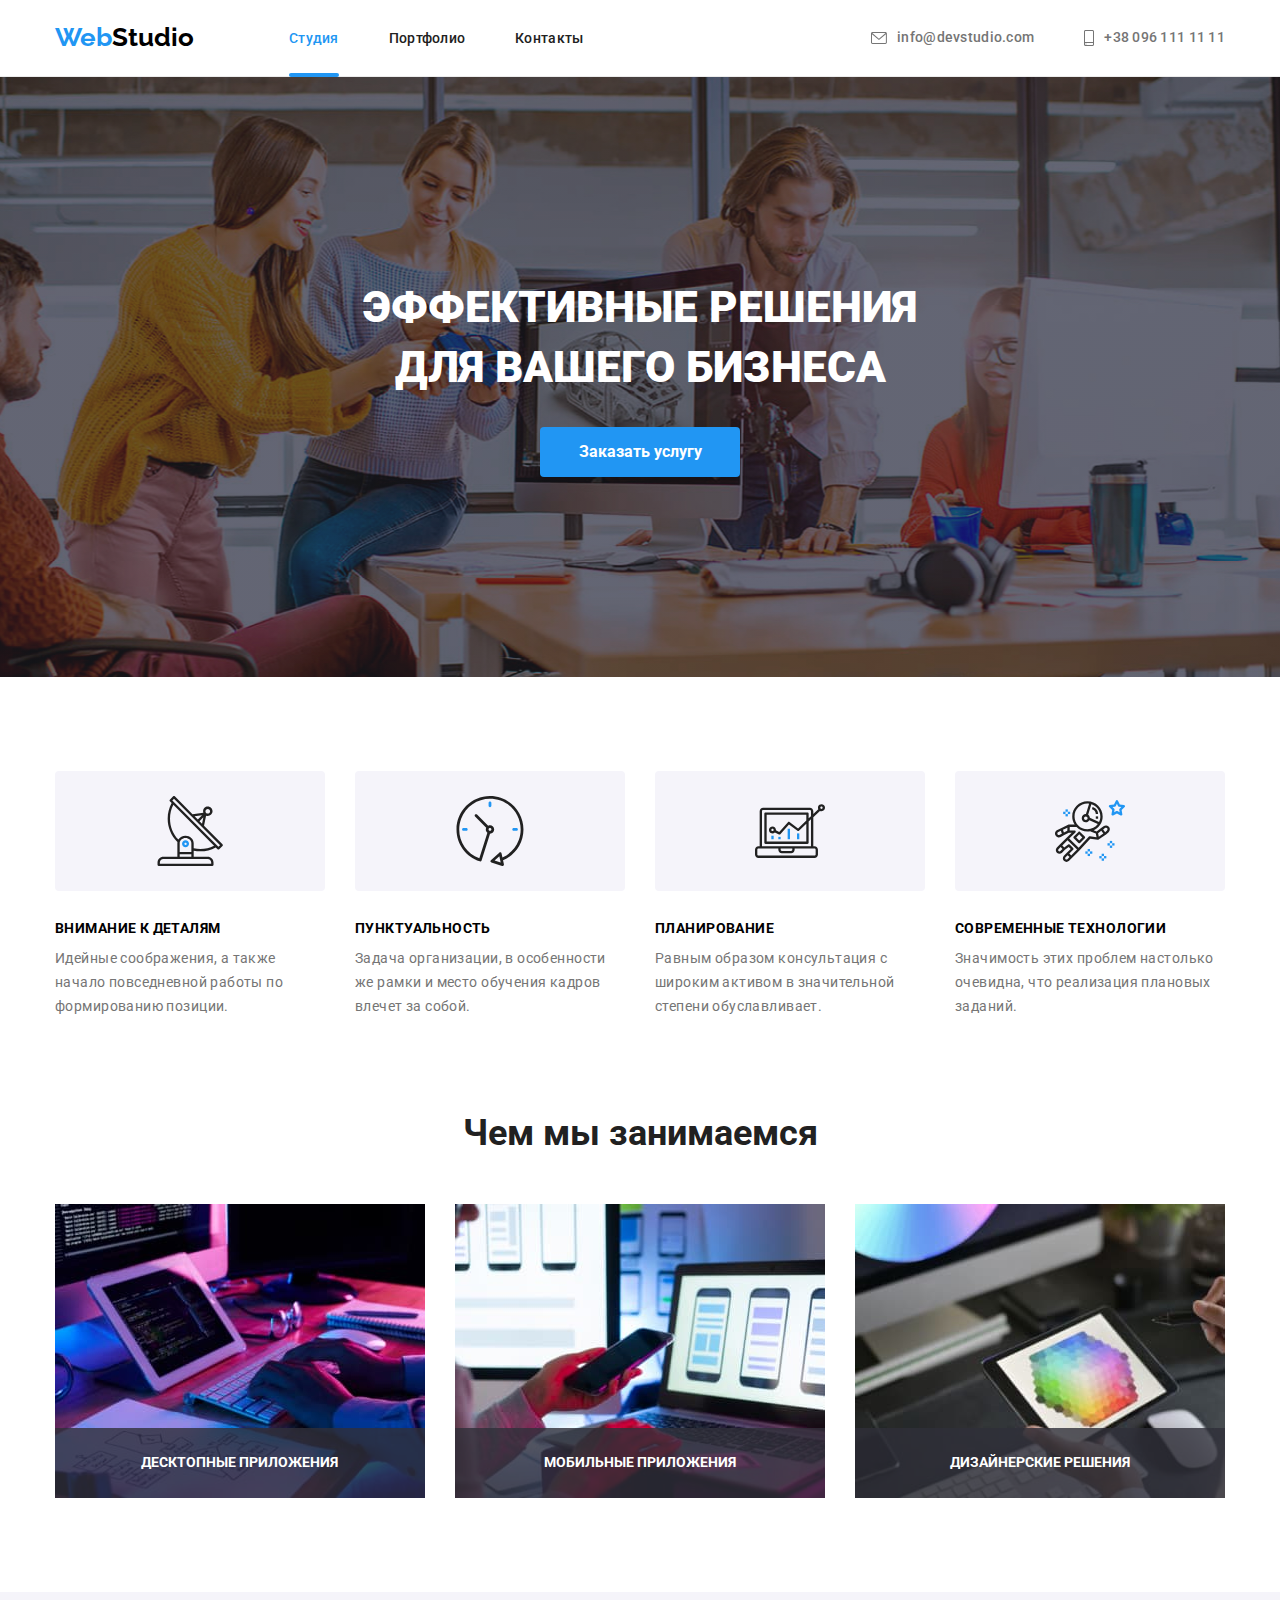
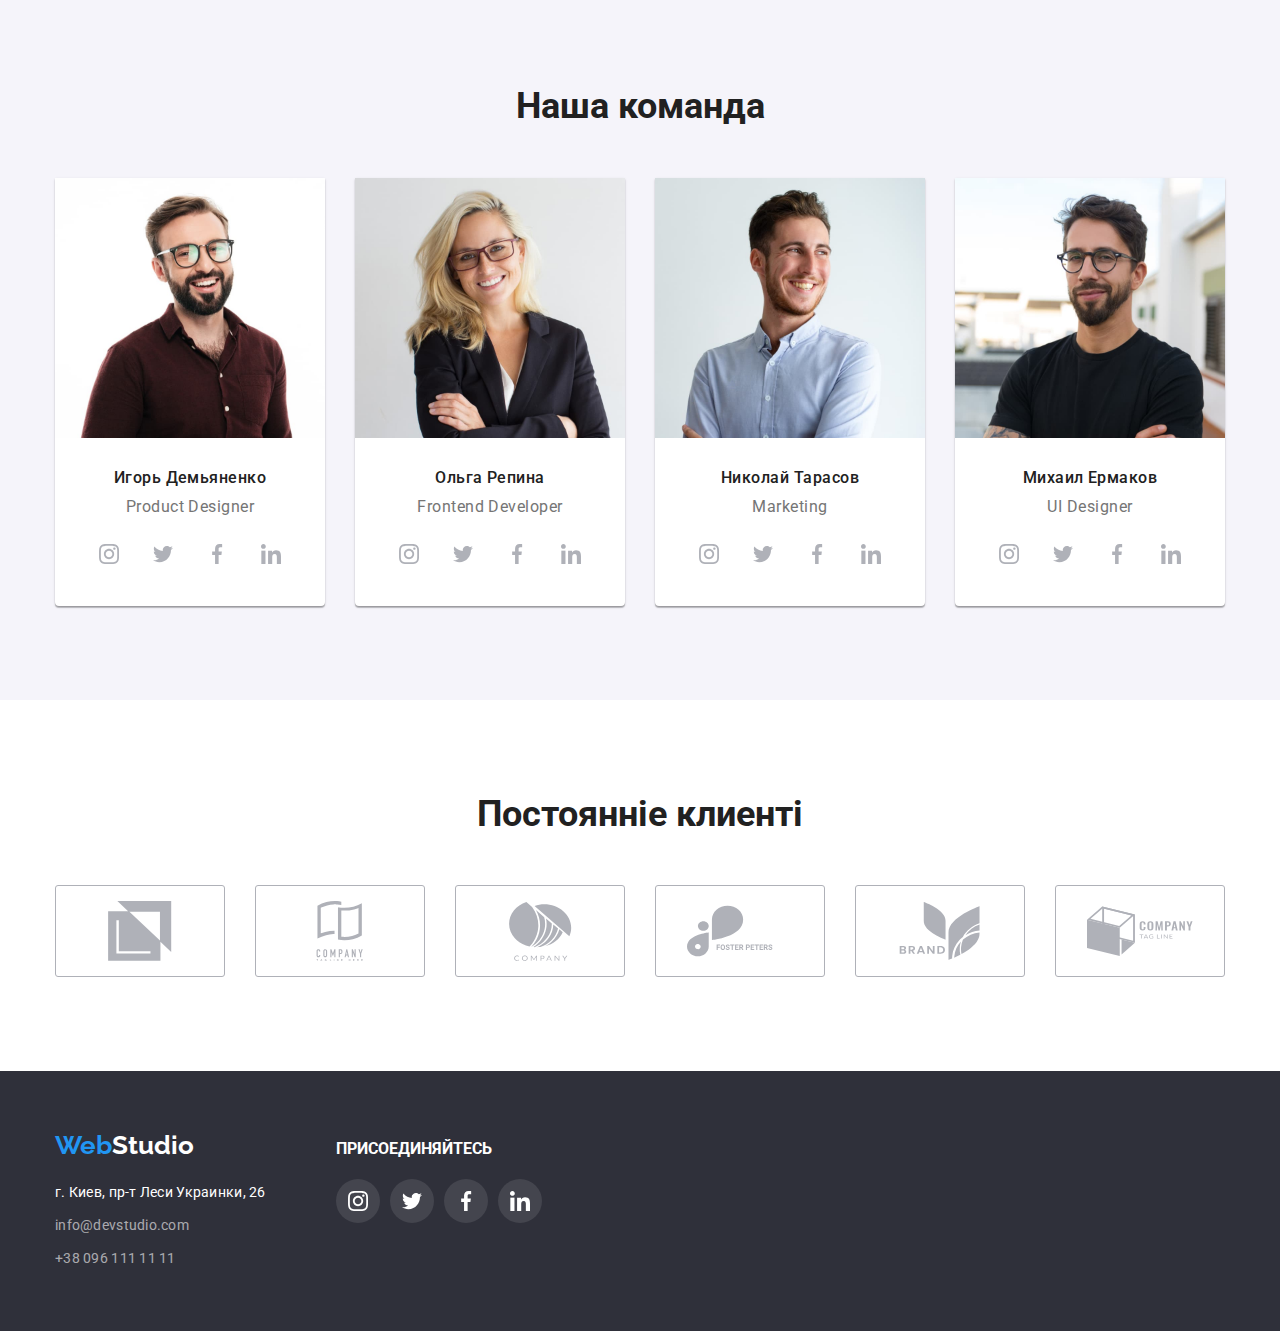
==== index.html @ 48a0195f "added 5 works" ====
<!DOCTYPE html>
<html lang="en">
  <head>
    <meta charset="UTF-8" />
    <meta http-equiv="X-UA-Compatible" content="IE=edge" />
    <meta name="viewport" content="width=device-width, initial-scale=1.0" />
    <link rel="icon" type=”image/png” href="./images/ico.png" >
    <link rel="stylesheet"   href="https://cdnjs.cloudflare.com/ajax/libs/modern-normalize/1.0.0/modern-normalize.min.css"/>
    <link rel="preconnect" href="https://fonts.googleapis.com" />
    <link rel="preconnect" href="https://fonts.gstatic.com" crossorigin />
    <link
      href="https://fonts.googleapis.com/css2?family=Raleway:wght@700&family=Roboto:wght@400;500;700;900&display=swap"
      rel="stylesheet"
    />
    <link rel="stylesheet" href="./CSS/style.css" />

    <title>WebStudio</title>
  </head>
  <body>
    <!-- Шапка -->
    <header class="e-header">
      <div class="container header-container">
      <a href="#" class="logo"><span class="first">Web</span><span class="second">Studio</span></a
      >
      <nav class="nav">
        <ul class="list flex-list">
          <li class="headet-list-item headet-list-item-current"><a href="#" class="link current">Студия</a></li>
          <li class="headet-list-item"><a href="./portfolio.html" class="link">Портфолио</a></li>
          <li class="headet-list-item"><a href="#" class="link">Контакты</a></li>
        </ul>
      </nav>
      
        <ul class="list heder-contact-list">      
          <li class="heder-contact-item"><a href="mailto:info@devstudio.com" class="contact"> 
             <svg class="heder-contact-icon-mail">
            <use href="./images/icons.svg#icon-envelope"> </use>
          </svg> 
          info@devstudio.com</a></li>
          <li class="heder-contact-item"><a href="tel:+380961111111" class="contact">
            <svg class="heder-contact-icon-tel">
            <use href="./images/icons.svg#icon-smartphone"> </use>
          </svg>
          +38 096 111 11 11</a></li>
        </ul>
      
     
    </header>

    <main>
      <!-- Эффективные решения для вашего бизнеса -->
      <section class="herro">
        <div class="container">
        <h1 class="herro-title">ЭФФЕКТИВНЫЕ РЕШЕНИЯ <br />ДЛЯ ВАШЕГО БИЗНЕСА</h1>
        <button class="herro-exp-button" data-modal-open> <span class="herro-button-txt">Заказать услугу</span> </button>
        </div>
      </section>
      <!-- Почему мы  n < -->
      <section class="section">
        <div class="container">
        <h2 class="section-title visually-hidden">ПОЧЕМУ МЫ</h2>
        <ul class="why-we-list">
          <li class="why-we-item">
         <div class="why-we-container-icon">
            <svg class="why-we-icon">
           <use href="./images/icons.svg#icon-antena"> </use>
            </svg>
            </div>
            <h3 class="section-we-item">ВНИМАНИЕ К ДЕТАЛЯМ</h3>
            <p class="section-we-description">
              Идейные соображения, а также начало повседневной работы по
              формированию позиции.
            </p>
          </li>
          <li class="why-we-item">
            <div class="why-we-container-icon">
            <svg class="why-we-icon">
           <use href="./images/icons.svg#icon-clock"> </use>
            </svg>
            </div>
            <h3 class="section-we-item ">ПУНКТУАЛЬНОСТЬ</h3>
            <p class="section-we-description">
              Задача организации, в особенности же рамки и место обучения кадров
              влечет за собой.
            </p>
          </li>
          <li class="why-we-item">
            <div class="why-we-container-icon">
            <svg class="why-we-icon">
           <use href="./images/icons.svg#icon-diagram"> </use>
            </svg>
            </div>
            <h3 class="section-we-item">ПЛАНИРОВАНИЕ</h3>
            <p class="section-we-description">
              Равным образом консультация с широким активом в значительной
              степени обуславливает.
            </p>
          </li>
          <li class="why-we-item">
            <div class="why-we-container-icon">
            <svg class="why-we-icon">
           <use href="./images/icons.svg#icon-astronaut"> </use>
            </svg>
            </div>
            <h3 class="section-we-item">СОВРЕМЕННЫЕ ТЕХНОЛОГИИ</h3>
            <p class="section-we-description">
              Значимость этих проблем настолько очевидна, что реализация
              плановых заданий.
            </p>
          </li>
        </ul>
        </div>
      </section>
      <!-- Чем мы занимаемся -->
      <section class="section work-section">
        <div class="container">
        <h2 class="section-title">Чем мы занимаемся</h2>
        <ul class=" our-work-list">
          <li class="our-work-item">
            <img
                src="./images/sec3_img1.jpg"
                alt="ДЕСКТОПНЫЕ ПРИЛОЖЕНИЯ"                
            />            
              <p class="our-work-description">  ДЕСКТОПНЫЕ ПРИЛОЖЕНИЯ</p>  
          </li>
          <li class="our-work-item">
            <img
                src="./images/sec3_img2.jpg"
                alt="Мобильные приложения"          
            />
            <p class="our-work-description">МОБИЛЬНЫЕ ПРИЛОЖЕНИЯ</p>            
          </li>
          <li class="our-work-item">
            <img
                src="./images/sec3_img3.jpg"
                alt="ДИЗАЙНЕРСКИЕ РЕШЕНИЯ"              
            />
             <p class="our-work-description">ДИЗАЙНЕРСКИЕ РЕШЕНИЯ</p> 
          </li>
        </ul>
        </div>
      </section>

      <!-- Наша команда -->
      <section class="section comand ">
        <div class="container">
        <h2 class="section-title">Наша команда</h2>
        <ul class="list our-comand-list flex-list">
          <li class="our-comand-item">
            <img
              src="./images/oc_img1.jpg"
              alt="Фото Игорь Демьяненко"
              
            />
            <div class="comand-item-txt">
            <h3 class="comand-user-item">Игорь Демьяненко</h3>
            <p class="comand-user-description">Product Designer</p>
             <ul class="comand-social-block">
                  
                  <li class="comand-sosial-item" >
                  <a class="comand-sosial-box" href="#">
                  <svg class="sosial-icon">
                  <use href="./images/icons.svg#icon-instagram"> </use>
                  </svg></a>               
                  </li>                 
                  
                   
                  <li class="comand-sosial-item">
                  <a class="comand-sosial-box" href="#"><svg class="sosial-icon">
                  <use href="./images/icons.svg#icon-twitter"> </use>
                  </svg></a>
                  </li>
                  
                  
                  <li class="comand-sosial-item"> 
                  <a class="comand-sosial-box" href="#"><svg class="sosial-icon">
                  <use href="./images/icons.svg#icon-facebook"> </use>
                  </svg></a>
                  </li>
                  
                  
                  <li class="comand-sosial-item">
                    <a class="comand-sosial-box" href="#"><svg class="sosial-icon">
                  <use href="./images/icons.svg#icon-linkedin"> </use>
                  </svg></a>
                  </li>  
                  
                                          
                </ul>            
            </div>
          </li>
          <li class="our-comand-item">
            <img
              src="./images/oc_img2.jpg"
              alt="Фото Ольга Репина"
             
            />
            <div class="comand-item-txt">
            <h3 class="comand-user-item">Ольга Репина</h3>
            <p class="comand-user-description">Frontend Developer</p>
             <ul class="comand-social-block">
                  
                  <li class="comand-sosial-item" >
                  <a class="comand-sosial-box" href="#">
                  <svg class="sosial-icon">
                  <use href="./images/icons.svg#icon-instagram"> </use>
                  </svg></a>               
                  </li>                 
                  
                   
                  <li class="comand-sosial-item">
                  <a class="comand-sosial-box" href="#"><svg class="sosial-icon">
                  <use href="./images/icons.svg#icon-twitter"> </use>
                  </svg></a>
                  </li>
                  
                  
                  <li class="comand-sosial-item"> 
                  <a class="comand-sosial-box" href="#"><svg class="sosial-icon">
                  <use href="./images/icons.svg#icon-facebook"> </use>
                  </svg></a>
                  </li>
                  
                  
                  <li class="comand-sosial-item">
                    <a class="comand-sosial-box" href="#"><svg class="sosial-icon">
                  <use href="./images/icons.svg#icon-linkedin"> </use>
                  </svg></a>
                  </li>  
                  
                                          
                </ul>  
            </div>
           
          </li>
          <li class="our-comand-item">
            <img
              src="./images/oc_img3-2.jpg"
              alt="Фото Николай Тарасов"             
            />
            <div class="comand-item-txt">
            <h3 class="comand-user-item">Николай Тарасов</h3>
            <p class="comand-user-description">Marketing</p>
              <ul class="comand-social-block">
                  
                  <li class="comand-sosial-item" >
                  <a class="comand-sosial-box" href="#">
                  <svg class="sosial-icon">
                  <use href="./images/icons.svg#icon-instagram"> </use>
                  </svg></a>               
                  </li>                 
                  
                   
                  <li class="comand-sosial-item">
                  <a class="comand-sosial-box" href="#"><svg class="sosial-icon">
                  <use href="./images/icons.svg#icon-twitter"> </use>
                  </svg></a>
                  </li>
                  
                  
                  <li class="comand-sosial-item"> 
                  <a class="comand-sosial-box" href="#"><svg class="sosial-icon">
                  <use href="./images/icons.svg#icon-facebook"> </use>
                  </svg></a>
                  </li>
                  
                  
                  <li class="comand-sosial-item">
                    <a class="comand-sosial-box" href="#"><svg class="sosial-icon">
                  <use href="./images/icons.svg#icon-linkedin"> </use>
                  </svg></a>
                  </li>  
                  
                                          
                </ul>  
            </div>
          </li>
          <li class="our-comand-item">
            <img
              src="./images/oc_img4.jpg"
              alt="Фото Михаил Ермаков"
             
            />
            <div class="comand-item-txt">
            <h3 class="comand-user-item">Михаил Ермаков</h3>
            <p class="comand-user-description">UI Designer</p>
             <ul class="comand-social-block">
                  
                  <li class="comand-sosial-item" >
                  <a class="comand-sosial-box" href="#">
                  <svg class="sosial-icon">
                  <use href="./images/icons.svg#icon-instagram"> </use>
                  </svg></a>               
                  </li>                 
                  
                   
                  <li class="comand-sosial-item">
                  <a class="comand-sosial-box" href="#"><svg class="sosial-icon">
                  <use href="./images/icons.svg#icon-twitter"> </use>
                  </svg></a>
                  </li>
                  
                  
                  <li class="comand-sosial-item"> 
                  <a class="comand-sosial-box" href="#"><svg class="sosial-icon">
                  <use href="./images/icons.svg#icon-facebook"> </use>
                  </svg></a>
                  </li>
                  
                  
                  <li class="comand-sosial-item">
                    <a class="comand-sosial-box" href="#"><svg class="sosial-icon">
                  <use href="./images/icons.svg#icon-linkedin"> </use>
                  </svg></a>
                  </li>  
                  
                                          
                </ul>  
          </div>
          </li>
        </ul>
        </div>
      </section>

       <!-- Постоянніе клиенты -->
      <section class="section client-section">
        <div class="container">
          <h2 class="section-title">Постоянніе клиенті</h2>
          <ul class=" our-client-list">
          <li class="our-client-item">
            <a href="#" class="client-link">            
                  <svg class="client-icon">
                    <use href="./images/icons.svg#icon-company-0"> </use>
                  </svg>
           </a>
          </li>
         <li class="our-client-item"><a href="#" class="client-link">
            
                  <svg class="client-icon">
                    <use href="./images/icons.svg#icon-company-1"> </use>
                  </svg>
            </a>
          </li>
          <li class="our-client-item"><a href="#" class="client-link">
            
                  <svg class="client-icon">
                    <use href="./images/icons.svg#icon-company-2"> </use>
                  </svg>
            </a>
          </li>
          <li class="our-client-item"><a href="#" class="client-link">
            
                  <svg class="client-icon">
                    <use href="./images/icons.svg#icon-company-3"> </use>
                  </svg>
            </a>
          </li>
          <li class="our-client-item"><a href="#" class="client-link">
            
                  <svg class="client-icon">
                    <use href="./images/icons.svg#icon-company-4"> </use>
                  </svg>
            </a>
          </li>
          <li class="our-client-item"><a href="#" class="client-link">
            
                  <svg class="client-icon">
                    <use href="./images/icons.svg#icon-company-5"> </use>
                  </svg>
            </a>
          </li>
        </ul>
        </div>
      </section>
    </main>
    <!-- Подвал -->
    <footer class="footer ">
      <div class="container ">
        <ul class=" list footer-container">
          <li class="footer-container-item">
              <a href="#" class="logo"><span class="first">Web</span><span class="second">Studio</span></a>
              <div class="footer-contact">
              <ul class="footer-list">
                  <li class="footer-item"><address class="address contact"><a href="mailto:info@devstudio.com">г. Киев, пр-т Леси Украинки, 26</a></address></li>
                  <li class="footer-item"><a href="mailto:info@devstudio.com" class="contact">info@devstudio.com</a></li>
                  <li class="footer-item">
                    <a href="tel:+380961111111" class="contact">
                      +38 096 111 11 11</a></li>
                       </ul> 
                  </li> 
           <li class="footer-container-item">
              <h3 class="footer-we ">ПРИСОЕДИНЯЙТЕСЬ</h3>
                
                  
                <ul class="footer-social-list">
                  <li class="footer-sosial-item">
                  <a class="footer-sosial-box" href="#">
                  
                        <svg class="footer-sosial-icon">
                        <use href="./images/icons.svg#icon-instagram"> </use>
                        </svg>              
                   </a>
                  </li>
                    <li class="footer-sosial-item">
                  <a class="footer-sosial-box" href="#">
                  
                  <svg class="footer-sosial-icon">
                  <use href="./images/icons.svg#icon-twitter"> </use>
                  </svg>              
                  
                  </a>
                  </li>
                   <li class="footer-sosial-item">
                  <a class="footer-sosial-box" href="#">
                  
                  <svg class="footer-sosial-icon">
                  <use href="./images/icons.svg#icon-facebook"> </use>
                  </svg>              
                  
                  </a>
                  </li>
                   <li class="footer-sosial-item">
                  <a class="footer-sosial-box" href="#">
                  
                  <svg class="footer-sosial-icon">
                  <use href="./images/icons.svg#icon-linkedin"> </use>
                  </svg>              
                  </a>
                  </li> 
                </ul>
            </li>
            
               
    
     
       </ul>
      </div>
   
      </div>

    </footer>
    <div class="backdrop is-hidden" data-modal>
      <div class="modal-container">
        <span class="closed-modal-box" data-modal-close>
          <svg class="modal-closed">
                  <use href="./images/icons.svg#icon-modal-closed"> </use>
                  </svg>
        </span>
        <!-- <button  class="closed-modal" data-modal-close >закрыть</button> -->
      </div>      
    </div>
    <script src="./js/modal.js"></script>
  </body>
</html>
---- CSS/style.css ----
:root {
  --theme-color: #2196f3;
  --bcg-main: #ffffff;
  --text-logo: #000000;
  --text-primary: #212121;
  --text-secondary: #757575;
  --text-secondary-liter: #ffffff;
  --text-secondary-lite-fill: rgba(255, 255, 255, 0.6);
  --social-color-primary: #afb1b8;

  --font-primary: "Roboto";
  --font-primary-rezerv: "sans-serif";
  --font-logo: "Raleway";
  --functional-cubic: cubic-bezier(0.4, 0, 0.2, 1);
  --time: 250ms;
}
body {
  background-color: var(--bcg-main);
  font-family: var(--font-primary), var(--font-primary-rezerv);
}
a {
  text-decoration: none;
}
ul {
  list-style: none;
  padding: 0px;
  margin: 0;
}
h1,
h2,
h3,
p {
  margin: 0 0 0 0;
}
img {
  width: 100%;
  display: block;
  height: auto;
}
button {
  display: block;
  padding: 0;
}
.off {
  position: absolute;
  top: -9999px;
  left: -9999px;
  visibility: hidden;
  /* float: left; */
  /* display: none; */
}
.visually-hidden {
  position: absolute;
  clip: rect(0 0 0 0);
  width: 1px;
  height: 1px;
  margin: -1px;
}
.logo {
  font-family: var(--font-logo);
  font-size: 26px;
  font-weight: 700;
  color: #2196f3;
  margin-right: 95px;
}

.logo .second {
  color: var(--text-logo);
}

.container {
  margin-left: auto;
  margin-right: auto;
  width: 1200px;
  padding: 0 15px;
  /* margin-left: 215px;
  margin-right: 215px; */
}
.header-container {
  display: flex;
  align-items: center;
  /* margin-top: 25px; */
}
.nav {
  display: flex;
  align-items: center;

  letter-spacing: 0.02em;
  line-height: 1.14;
  font-size: 14px;
  font-family: var(--font-primary);
  font-style: normal;
  font-weight: 500;
  font-size: 14px;
  line-height: 16px;
  letter-spacing: 0.02em;
  color: var(--text-primary);
}
.flex-list {
  display: flex;
}
.list {
  list-style: none;
}
.headet-list-item + .headet-list-item {
  margin-left: 50px;
}
.nav .link {
  padding: 30px 0;
  display: block;
  font-family: var(--font-primary);
  font-style: normal;
  font-weight: 500;
  font-size: 14px;
  line-height: 16px;
  letter-spacing: 0.02em;
  color: var(--text-primary);
  position: relative;
  transition-property: color;
  transition-duration: var(--time);
  transition-timing-function: var(--functional-cubic);
}

.nav .current {
  color: var(--theme-color);
}
.current::after {
  display: block;
  content: "";
  height: 4px;
  width: 100%;
  background-color: var(--theme-color);
  border-radius: 2px;
  position: absolute;
  bottom: -1px;
}

.nav .link:hover,
.nav .link:focus {
  color: var(--theme-color);

  
}
.e-header {
  border-bottom: 1px solid #ececec;
}

.e-header .contact + .contact {
  margin-left: 50px;
}
.contact {
  display: flex;
  align-items: center;
  letter-spacing: 0.02em;
  line-height: 1.14;
  font-size: 14px;
  font-weight: 500;
  color: var(--text-secondary);
  transition-property: color;
  transition-duration: var(--time);
  transition-timing-function: var(--functional-cubic);
}

.heder-contact-list {
  margin-left: auto;
  display: flex;
}
.heder-contact-item {
  /* justify-items: center;
  display: flex; */
}

.heder-contact-item:hover {
  fill: var(--theme-color);
  
}
.heder-contact-item:not(:first-child) {
  /* width: calc(100% / 2 - 30px); */
  margin-left: 50px;
  flex-wrap: wrap;
  /* width: 100px; */
}
.heder-contact-item::before:not(:first-child) {
}
.heder-contact-item::before:not(:last-child) {
}

.heder-contact-icon-mail {
  margin-right: 10px;
  width: 16px;
  height: 16px;
  fill: var(--text-secondary);
  transition-property: fill;
  transition-duration: var(--time);
  transition-timing-function: var(--functional-cubic);
}
.heder-contact-icon-tel {
  margin-right: 10px;
  width: 10px;
  height: 16px;
  fill: var(--text-secondary);
  transition-property: fill;
  transition-duration: var(--time);
  transition-timing-function: var(--functional-cubic);
}

.contact:hover,
.contact:focus {
  color: var(--theme-color);
  fill: var(--theme-color);
  
}

.contact:hover .heder-contact-icon-mail,
.contact:hover .heder-contact-icon-tel,
.contact:focus .heder-contact-icon-mail,
.contact:focus .heder-contact-icon-tel {
  fill: var(--theme-color);

}
/* .contact:focus .heder-contact-icon {
  
  fill: var(--theme-color);    
} */

.footer {
  background-color: #2f303a;
}
.footer .contact {
  font-size: 14px;
  font-family: Roboto;

  line-height: 1.71;
  font-weight: 400;
  color: var(--text-secondary-lite-fill);
}
.footer .contact:hover,
.contact:focus {
}
/* <!-- Эффективные решения для вашего бизнеса --> */
.herro {
  /* margin-top: 25px; */
  margin-left: auto;
  margin-right: auto;
  max-width: 1600px;
  padding: 200px 0;
  text-align: center;
  /* background-color: ; */
  background-image: linear-gradient(
      rgba(47, 48, 58, 0.4),
      rgba(47, 48, 58, 0.4)
    ),
    url("../images/herro-image.jpg");
  background-repeat: no-repeat;
  background-size: cover;
  background-position: center;
  color: var(--text-secondary-liter);
}
.herro-title {
  text-align: center;
  font-size: 44px;
  font-weight: 900;
  line-height: 60px;
}
.herro-conteiner {
  padding-top: 200px;
  padding-bottom: 200px;
}
.herro-exp-button {
  margin-left: auto;
  margin-right: auto;
  margin-top: 30px;

  background-color: var(--theme-color);

  width: 200px;
  height: 50px;
  border: 0;
  box-shadow: 0px 4px 4px rgba(0, 0, 0, 0.15);
  border-radius: 4px;
  cursor: pointer;
}
.herro-button-txt {
  color: var(--text-secondary-liter);
  font-size: 16px;
  font-weight: 700;
  font-family: var(--font-primary);
  line-height: 1.875;
  /* identical to box height, or 187% */
  align-items: center;
  text-align: center;
}

/* section-title */

.section {
  padding: 94px 0;
}
.section-title {
  color: var(--text-primary);
  font-size: 36px;
  text-align: center;
}
.section-item {
  color: var(--text-primary);
}
.section-description {
  margin-top: 10px;
  color: var(--text-secondary);
}
.allingcentr {
  text-align: center;
}

/*  ПОЧЕМУ МЫ */
.why-we {
}

.why-we-container {
  margin-top: 95px;
}

.why-we-list {
  display: flex;
  margin-left: -30px;
}
.why-we-item {
  width: calc(100% / 4 - 30px);
  margin-left: 30px;
  flex-wrap: wrap;
  /* width: 100px; */
}
.why-we-item + .why-we-item {
}
.why-we li {
  /* max-width: 270px; */
}
.why-we-container-icon {
  background-color: #f5f4fa;
  display: flex;
  border-radius: 4px;
  height: 120px;
  align-items: center;
  justify-content: center;
}
.why-we-icon {
  width: 70px;
  height: 70px;

  /* justify-content: center;
  object-fit:cover; */
}

.section-we-item {
  margin-top: 30px;
  color: var(--font-primary);
  line-height: 1.14;
  letter-spacing: 0.03em;
  font-size: 14px;
}
.section-we-description {
  margin-top: 10px;
  color: var(--text-secondary);
  line-height: 1.71;
  letter-spacing: 0.03em;
  font-size: 14px;
}

/* наша работа */
.work-section {
  padding-top: 0;
}
.our-work {
  margin-top: 95px;
}
.our-work-list {
  display: flex;
  margin-left: -30px;
  margin-top: 50px;
}
.our-work-item {
   

  width: calc(100% / 3 - 30px);
  margin-left: 30px;
  flex-wrap: wrap;
  position: relative;
}

.our-work-description {
  
  display: flex;
  justify-content: center ;
  align-items: center; 

  position: absolute;
  bottom: 0;
  
  width: 100%;   
  height: 70px;
 
  font-size: 14px;
  line-height: 1.14;
  font-weight: bold;
  background: rgba(47, 48, 58, 0.8);
  color: var(--text-secondary-liter);
}

/* Наша команда */

.comand {
  /* margin-top: 95px; */
  background-color: #f5f4fa;
  /* padding-bottom: 95px; */
}

.our-comand {
  padding-top: 95px;
}
.our-comand-list {
  margin-top: 50px;
  display: flex;
  margin-left: -30px;
}
.our-comand-item {
  width: calc(100% / 3 - 30px);
  margin-left: 30px;
  flex-wrap: wrap;
}

.comand-user-item {
  color: var(--text-primary);
  text-align: center;
  line-height: 1.19;
  letter-spacing: 0.03em;
  font-size: 16px;
  font-weight: 500;
}

.comand-user-description {
  color: var(--text-secondary);
  margin-top: 10px;
  text-align: center;
  line-height: 1.19;
  letter-spacing: 0.03em;
  font-size: 16px;
}

.our-comand-item {
  background-color: var(--text-secondary-liter);
  box-shadow: 0px 1px 3px rgba(0, 0, 0, 0.12), 0px 1px 1px rgba(0, 0, 0, 0.14),
    0px 2px 1px rgba(0, 0, 0, 0.2);
  border-radius: 0px 0px 4px 4px;
}
.comand-item-txt {
  padding-top: 30px;
  padding-bottom: 30px;
}
.comand-social-block {
  margin-top: 16px;
  justify-content: center;
  display: flex;
}
.comand-sosial-box {
  display: flex;
  align-items: center;
  justify-content: center;
  width: 44px;
  height: 44px;
  background-color: transparent;
  border-radius: 50%;
  transition-property: background-color;
  transition-duration: var(--time);
  transition-timing-function: var(--functional-cubic);
}
.comand-sosial-box:hover,
.comand-sosial-box:focus {
  background-color: var(--theme-color);

  
}
.comand-sosial-item:not(:last-child) {
  margin-right: 10px;
}

.sosial-icon {
  height: 20px;
  width: 20px;

  fill: var(--social-color-primary);

 
}
.comand-sosial-box:hover .sosial-icon,
.comand-sosial-box:focus .sosial-icon {
  transition-duration: var(--time);
  transition-timing-function: var(--functional-cubic);
  fill: var(--bcg-main);
}

/* наша клиенты */
.client-section {
}
.our-client {
  margin-top: 95px;
}
.our-client-list {
  display: flex;
  flex-wrap: wrap;
  margin-left: -30px;
  margin-top: 50px;
}
.our-client-item {
  width: calc(100% / 6 - 30px);
  margin-left: 30px;
  height: 92px;
}
.our-client-box {
  display: flex;
  height: 92px;
  border: solid 1px;
  border-color: var(--social-color-primary);
  border-radius: 3px;
  transition-property: border-color;
}

.client-link {
  width: 100%;
  height: 100%;
  display: flex;
  align-items: center;
  justify-content: center;
  border: solid 1px;
  border-color: var(--social-color-primary);
  border-radius: 3px;
  transition-property: border-color;
    transition-duration: var(--time);
  transition-timing-function: var(--functional-cubic);
}
.client-link:hover,
.client-link:focus,
.our-client-box:hover,
.our-client-box:focus {
  border-color: #2196f3;
}
.client-icon {
  width: 106px;
  height: 60px;
  transition-property: fill;
  fill: var(--social-color-primary);
}
.client-link:hover .client-icon,
.client-link:focus .client-icon,
.our-client-box:hover .client-icon,
.our-client-box:focus .client-icon {
  fill: #2196f3;  
}

/* подвал */

.footer {
  padding-top: 60px;
  padding-bottom: 60px;
  /* font: inherit; */
  font-size: 14px;
  color: var(--text-secondary-liter);
}

.footer .logo .second {
  color: var(--text-secondary-liter);
}
.footer .address {
  font-style: normal;

  font-family: Roboto;
  line-height: 1.71;
  font-weight: 400;
}
.footer-contact {
  margin-top: 20px;
}
.footer .logo {
  margin-right: 0;
}
.footer-item:not(:last-child) {
  margin-bottom: 9px;
}
.footer-item a {
  color: var(--bcg-main);
}

.footer-container {
  display: flex;
  align-items: baseline;
}

.footer-container-item:not(:last-child) {
  margin-right: 70px;
}
.footer-container-item:last-child {
}
.footer-sosial-box {
  display: flex;
  align-items: center;
  justify-content: center;
  width: 44px;
  height: 44px;
  background-color: rgba(255, 255, 255, 0.1);
  border-radius: 50%;
  transition-property: background-color;
  transition-duration: var(--time);
  transition-timing-function: var(--functional-cubic);
}

.footer-sosial-item + .footer-sosial-item {
  margin-left: 10px;
}
.footer-sosial-box:hover,
.footer-sosial-box:focus {
  background-color: var(--theme-color);
  
}
.footer-social-block {
  margin-top: 16px;
  justify-content: center;
  display: flex;
}
.footer-social-list {
  margin-top: 20px;
  justify-content: center;
  display: flex;
}

.footer-sosial-icon {
  display: block;
  height: 20px;
  width: 20px;
  fill: var(--bcg-main);
}
.ewew {
  display: block;
}

/* Страница 2 */

.portfolio-item {
  color: var(--text-primary);
  letter-spacing: 0.06em;
  line-height: 2;
  font-size: 18px;
  transition-property: color;
  transition-duration: var(--time);
  transition-timing-function: var(--functional-cubic);
}
.portfolio-filter-item:not(:last-child) {
  margin-right: 10px;
}

.portfolio-filter {
  display: flex;
  justify-content: center;
}
.portfolio-exp-button {
   /* overflow: hidden; */
  /* margin-left: 10px; */
  background-color: #f5f4fa;
  font-family: Roboto;
  font-style: normal;
  font-weight: 500;
  font-size: 16px;
  line-height: 1.625;
  text-align: center;
  border-radius: 4px;
  border: 0;
 

}

.exp-butt-txt {
  display: block;
  text-align: center;
  line-height: 1.625;
  height: 26;
  font-size: 16px;
border-radius: 4px;
  color: var(--text-primary);
  font-family: var(--font-primary);
  padding: 6px 22px;
  
  transition-property: color  background-color box-shadow;
  transition-duration: var(--time);
  transition-timing-function: var(--functional-cubic);
    
}

.portfolio-exp-button:hover .exp-butt-txt,
.portfolio-exp-button:focus .exp-butt-txt {
  cursor: pointer;
  color: var(--text-secondary-liter);
  background-color: var(--theme-color);
  box-shadow: 0px 3px 1px rgba(0, 0, 0, 0.1), 0px 1px 2px rgba(0, 0, 0, 0.08), 0px 2px 2px rgba(0, 0, 0, 0.12);
  color: var(--text-secondary-liter);
 
}

.portfolio-link {
  display: block;
  position: relative;
  width: 370px;
  
  /* width: calc(100%/3 +30px); */
}

.portfolio-link:hover,
.portfolio-link:focus {
  box-shadow: 0px 1px 1px rgba(0, 0, 0, 0.12), 0px 4px 4px rgba(0, 0, 0, 0.06),
    1px 4px 6px rgba(0, 0, 0, 0.16);
}
/* overlay */
.pf-img-container {
  position: relative;
  overflow: hidden;
}

.pf-overlay {
  position: absolute;
  top: 100%;
  opacity: 0.9;
  background-color: var(--theme-color);
  padding: 63px 24px;
  width: 100%;
  height: 100%;
  color: var(--text-secondary-liter);
  font-size: 18px;
  line-height: 1.56;
  transition-property: transform box-shadow;
  transition-duration: var(--time);
  transition-timing-function: var(--functional-cubic);
}

.portfolio-link:hover .pf-overlay,
.portfolio-link:focus .pf-overlay {
  transform: translatey(-100%);
  
  
}

.portfolio-description {
  margin-top: 4px;
  color: var(--text-secondary);
  letter-spacing: 0.03em;
  font-size: 16px;
  line-height: 1.875;
}

.portfolio-list {
  box-sizing: border-box;
  display: flex;
  flex-wrap: wrap;
  /* justify-content: center; */
  margin-left: -30px;
  margin-bottom: -30px;
  margin-top: 50px;
}
.portfolio-exemple {
  display: block;
  box-sizing: border-box;
  padding-bottom: 95px;
}
.portfolio-exemple-item {
  box-sizing: border-box;

  margin-left: 30px;
  margin-bottom: 30px;
  /* border: 1px solid #eeeeee; */
}

.portfolio-exemple-txt {
  border-bottom: solid 1px #eeeeee;
  border-left: solid 1px #eeeeee;
  border-right: solid 1px #eeeeee;
  padding: 20px 24px;
}

/* МОДАЛКА */

.backdrop {
  position: fixed;
  top: 0;
  left: 0;
  width: 100%;
  height: 100%;
  background-color: rgba(0, 0, 0, 0.2);
  opacity: 1;
  transition-property: opacity;
  transition-duration: var(--time);
  transition-timing-function: var(--functional-cubic);
}
.backdrop.is-hidden {
  opacity: 0;
  pointer-events: none;
}
.modal-container {
  position: relative;
  top: 50%;
  left: 50%;
  transform: translate(-50%, -50%);
  width: 528px;
  height: 581px;
  background-color: var(--bcg-main);
}
.closed-modal-box {
  display: flex;
  align-items: center;
  justify-content: center;

  cursor: pointer;
  position: absolute;
  width: 30px;
  height: 30px;
  top: 8px;
  right: 8px;
  border-radius: 50%;
  border: solid 1px;
  border-color: var(--social-color-primary);
}
.modal-closed {
  width: 18px;
  height: 18px;
  fill: var(--social-color-primary);
}
.closed-modal-box:hover {
  background-color: var(--theme-color);
}
.closed-modal-box:hover .modal-closed,
.closed-modal-box:focus .modal-closed {
 
}
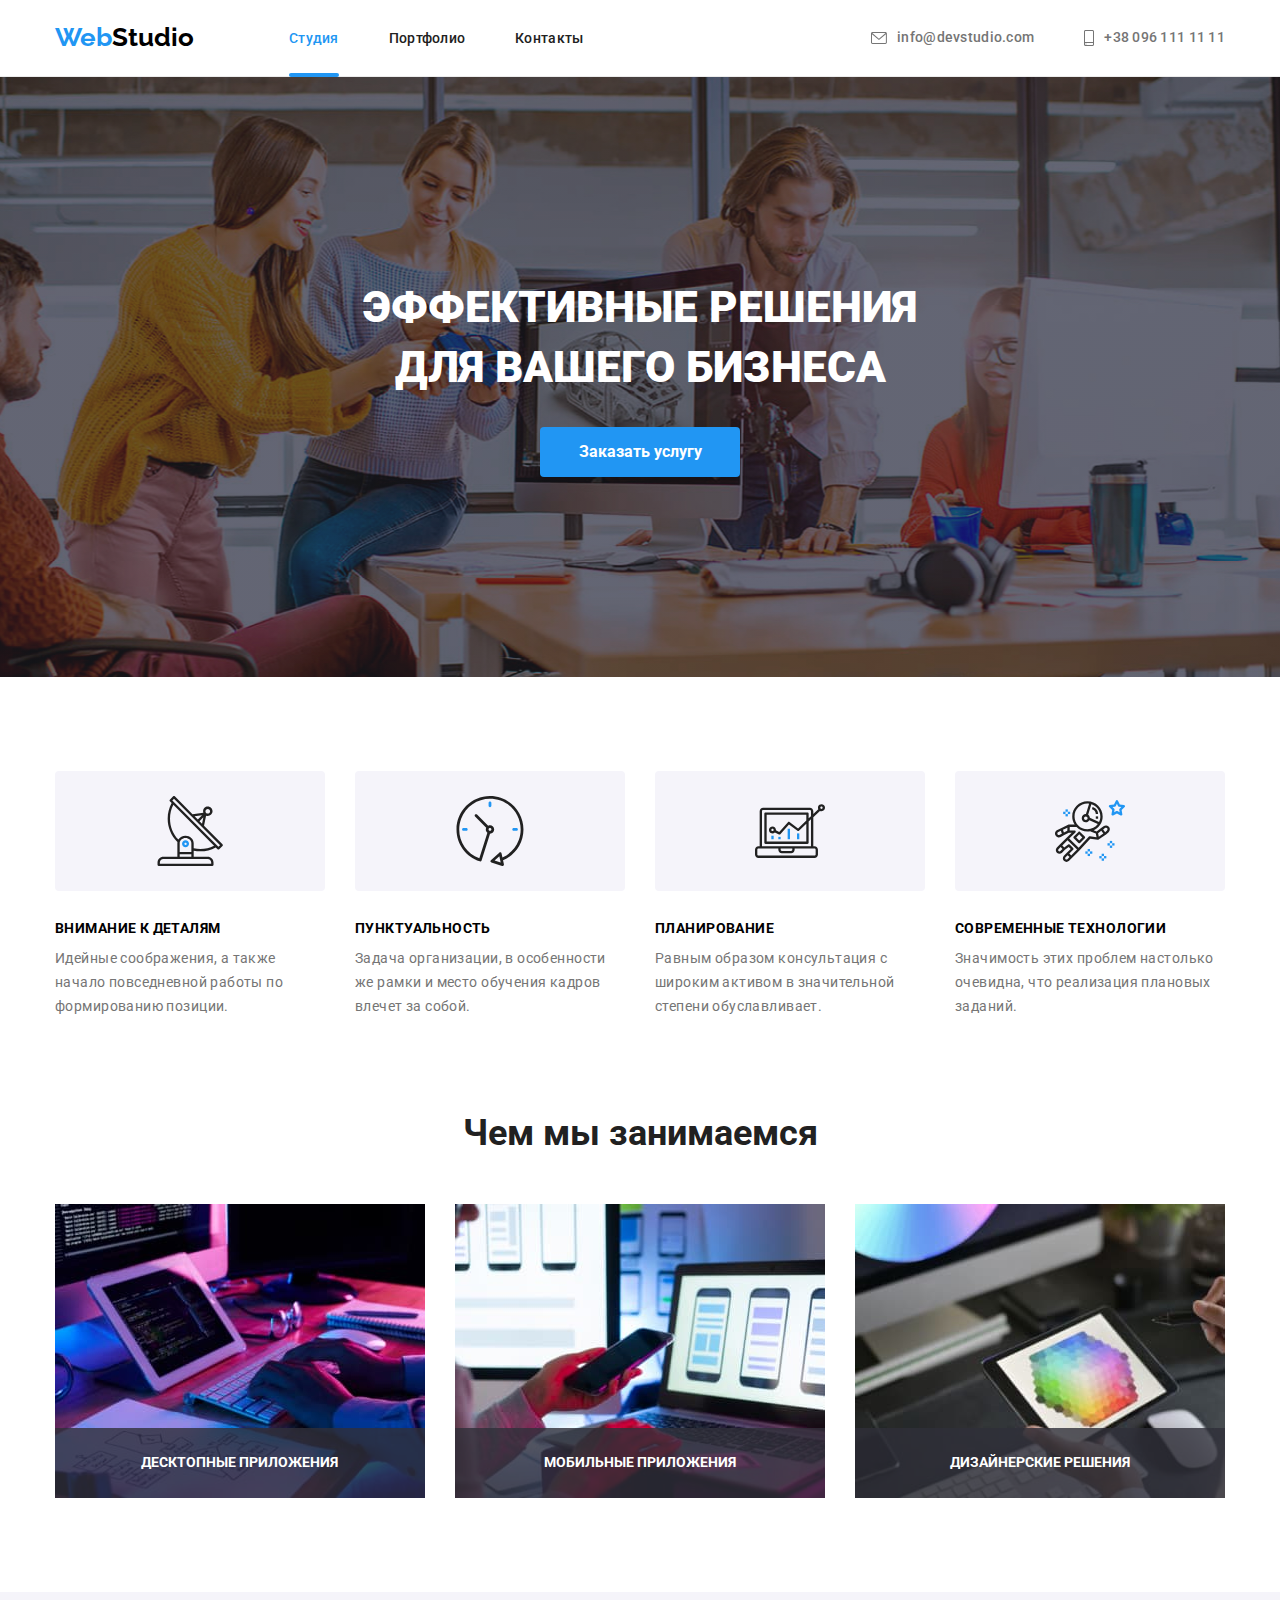
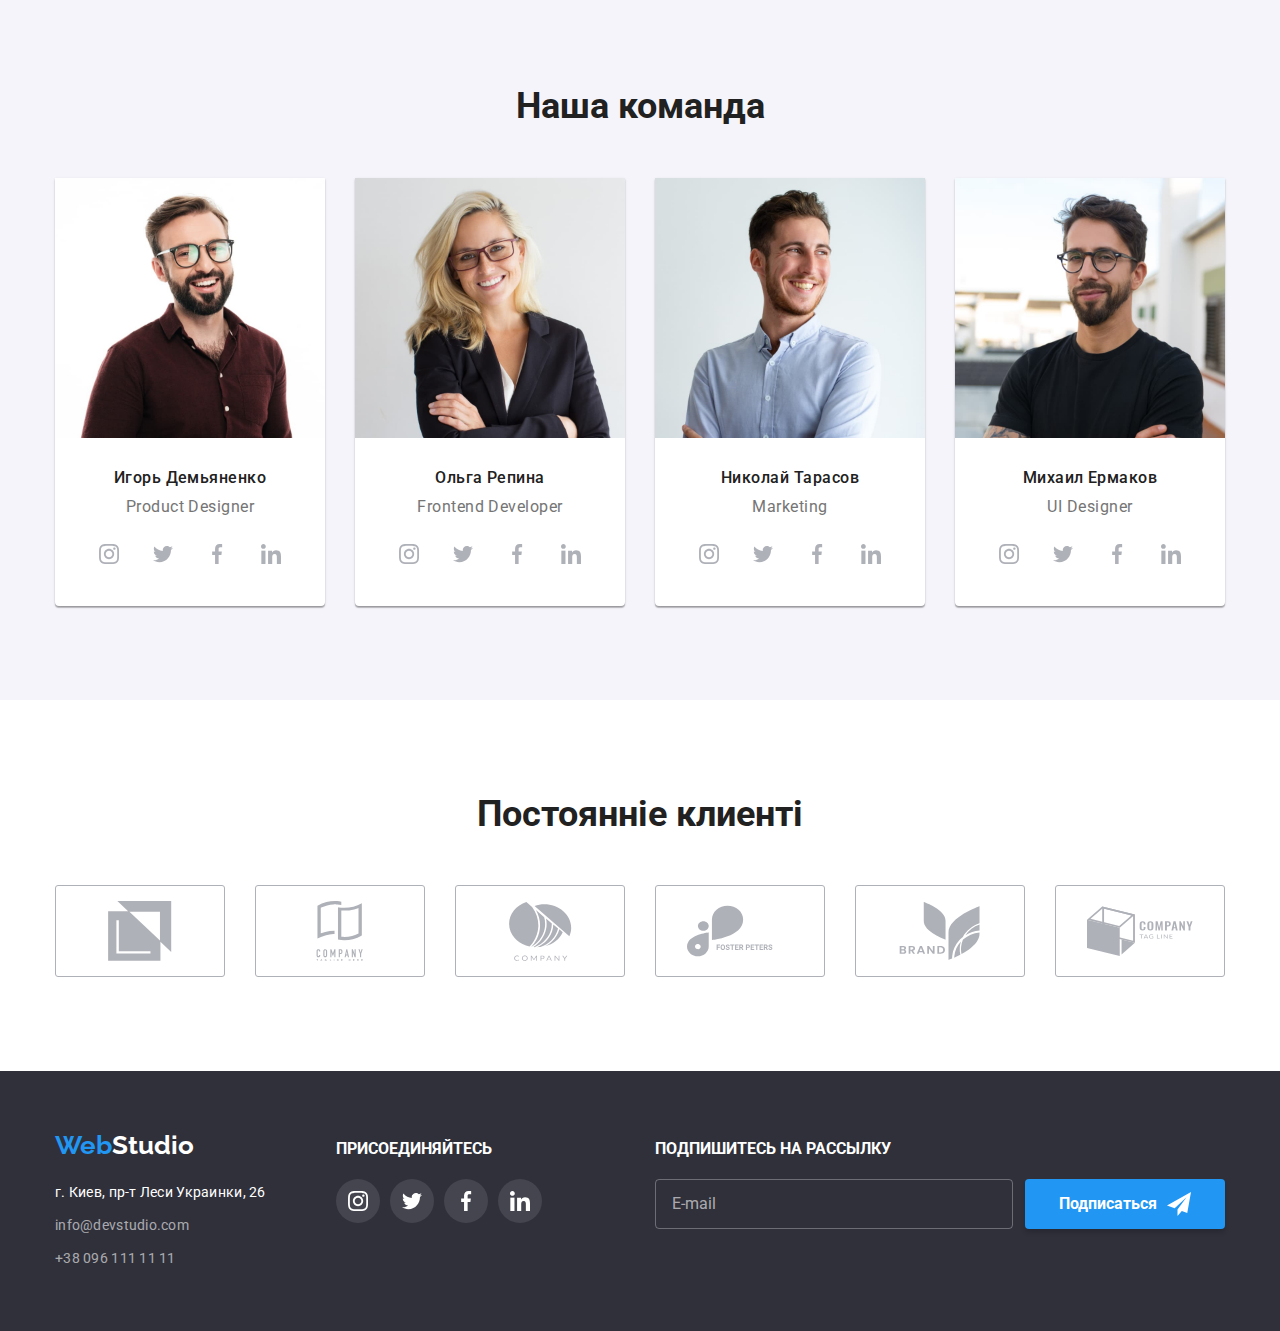
==== commit 07ed07ff: "all" ====
--- a/index.html
+++ b/index.html
@@ -419,8 +419,7 @@
                   </a>
                   </li>
                    <li class="footer-sosial-item">
-                  <a class="footer-sosial-box" href="#">
-                  
+                  <a class="footer-sosial-box" href="#">                  
                   <svg class="footer-sosial-icon">
                   <use href="./images/icons.svg#icon-linkedin"> </use>
                   </svg>              
@@ -428,18 +427,82 @@
                   </li> 
                 </ul>
             </li>
-            
-               
-    
-     
+           <li class="footer-container-item">
+
+              <h3 class="footer-we ">ПОДПИШИТЕСЬ НА РАССЫЛКУ</h3>
+                
+                  <div class="online">
+                   <form class="online-form" >
+                   <input type="mail" class="online-form-input" placeholder="E-mail" name="online-mail" type="mail">
+                   </form>
+                   <button class="online-form-button"> <span class="online-form-txt">Подписаться</span> 
+                     <svg class="online-form-icon">
+                  <use href="./images/icons.svg#icon-modal-fly"> </use>
+                  </svg> 
+                 </button>
+                 </div>
+            </li>
        </ul>
       </div>
    
       </div>
 
     </footer>
-    <div class="backdrop is-hidden" data-modal>
-      <div class="modal-container">
+     <div class="backdrop is-hidden" data-modal>
+       <div class="modal-container">
+            <p class="name-modal-window">Оставьте свои данные, мы вам перезвоним</p>
+            <form name="modal-form" class="modal-form">
+                <div class="modal-item">
+                    <label for="modal-form-name" class="modal-lable">Имя</label>
+                    <div class="modal-input-box">
+                        <input type="text" name="modal-form-name" class="modal-form-input modal-form-name" id="modal-form-name" placeholder="">
+                        <svg class="modal-icon" width="18px" height="18px" >
+                          <use href="./images/icons.svg#icon-modal-people"></use>
+                        </svg>
+                    </div>
+                </div>
+                <div class="modal-item">
+                    <label for="modal-form-tel" class="modal-lable">Телефон</label>
+                    <div class="modal-input-box">
+                        <input type="tel"  name="modal-form-tel" class="modal-form-input modal-form-tel" id="modal-form-tel" placeholder="">
+                        <svg class="modal-icon" width="18px" height="18px" >
+                          <use href="./images/icons.svg#icon-modal-phone"></use>
+                        </svg>
+                    </div>
+                </div>
+                  <div class="modal-item">
+                    <label for="modal-form-mail" class="modal-lable" >Почта</label>
+                    <div class="modal-input-box">
+                        <input type="mail" name="modal-form-mail" class="modal-form-input modal-form-mail" 
+                        id="modal-form-mail" placeholder="">
+                        <svg class="modal-icon" width="18px" height="18px" >
+                          <use href="./images/icons.svg#icon-modal-mail"></use>
+                        </svg>
+                    </div>
+                </div>
+                  <div class="modal-item">
+                    <label for="modal-form-text" class="modal-lable">Комментарий</label>
+                    <div class="modal-input-box">
+                    <textarea  name= "modal-form-text" class="modal-form-input modal-form-text" 
+                    id="modal-form-text" placeholder="Введите текст"></textarea>
+                    </div>
+                </div>
+
+                <div class="modal-item modal-item-check ">
+                    
+                    <div class="modal-input-box">
+                          <input type="checkbox" class="modal-form-check" id="modal-form-check" name="modal-form-check" placeholder="">
+                          <label for="modal-form-check" class="modal-check-lable">Соглашаюсь 
+                          с рассылкой и принимаю &nbsp;<a href="#" > <span class="legal">Условия договора</span> </a></label>
+                    </div>
+                    
+                  </div>
+
+
+                <button type="submit" class="modal-button"><span class="herro-button-txt">Отправить</span></button>
+        
+        </form>
+
         <span class="closed-modal-box" data-modal-close>
           <svg class="modal-closed">
                   <use href="./images/icons.svg#icon-modal-closed"> </use>
--- a/CSS/style.css
+++ b/CSS/style.css
@@ -7,7 +7,6 @@
   --text-secondary-liter: #ffffff;
   --text-secondary-lite-fill: rgba(255, 255, 255, 0.6);
   --social-color-primary: #afb1b8;
-
   --font-primary: "Roboto";
   --font-primary-rezerv: "sans-serif";
   --font-logo: "Raleway";
@@ -138,8 +137,6 @@
 .nav .link:hover,
 .nav .link:focus {
   color: var(--theme-color);
-
-  
 }
 .e-header {
   border-bottom: 1px solid #ececec;
@@ -172,7 +169,6 @@
 
 .heder-contact-item:hover {
   fill: var(--theme-color);
-  
 }
 .heder-contact-item:not(:first-child) {
   /* width: calc(100% / 2 - 30px); */
@@ -208,7 +204,6 @@
 .contact:focus {
   color: var(--theme-color);
   fill: var(--theme-color);
-  
 }
 
 .contact:hover .heder-contact-icon-mail,
@@ -216,7 +211,6 @@
 .contact:focus .heder-contact-icon-mail,
 .contact:focus .heder-contact-icon-tel {
   fill: var(--theme-color);
-
 }
 /* .contact:focus .heder-contact-icon {
   
@@ -379,8 +373,6 @@
   margin-top: 50px;
 }
 .our-work-item {
-   
-
   width: calc(100% / 3 - 30px);
   margin-left: 30px;
   flex-wrap: wrap;
@@ -388,17 +380,16 @@
 }
 
 .our-work-description {
-  
-  display: flex;
-  justify-content: center ;
-  align-items: center; 
+  display: flex;
+  justify-content: center;
+  align-items: center;
 
   position: absolute;
   bottom: 0;
-  
-  width: 100%;   
+
+  width: 100%;
   height: 70px;
- 
+
   font-size: 14px;
   line-height: 1.14;
   font-weight: bold;
@@ -476,8 +467,6 @@
 .comand-sosial-box:hover,
 .comand-sosial-box:focus {
   background-color: var(--theme-color);
-
-  
 }
 .comand-sosial-item:not(:last-child) {
   margin-right: 10px;
@@ -488,8 +477,6 @@
   width: 20px;
 
   fill: var(--social-color-primary);
-
- 
 }
 .comand-sosial-box:hover .sosial-icon,
 .comand-sosial-box:focus .sosial-icon {
@@ -534,7 +521,7 @@
   border-color: var(--social-color-primary);
   border-radius: 3px;
   transition-property: border-color;
-    transition-duration: var(--time);
+  transition-duration: var(--time);
   transition-timing-function: var(--functional-cubic);
 }
 .client-link:hover,
@@ -553,7 +540,7 @@
 .client-link:focus .client-icon,
 .our-client-box:hover .client-icon,
 .our-client-box:focus .client-icon {
-  fill: #2196f3;  
+  fill: #2196f3;
 }
 
 /* подвал */
@@ -598,6 +585,7 @@
   margin-right: 70px;
 }
 .footer-container-item:last-child {
+  margin-left: auto;
 }
 .footer-sosial-box {
   display: flex;
@@ -618,7 +606,6 @@
 .footer-sosial-box:hover,
 .footer-sosial-box:focus {
   background-color: var(--theme-color);
-  
 }
 .footer-social-block {
   margin-top: 16px;
@@ -639,6 +626,75 @@
 }
 .ewew {
   display: block;
+}
+
+/* on;line-mail */
+.online {
+  display: flex;
+  margin-top: 20px;
+}
+.online-form-input {
+  padding-left: 16px;
+  width: 358px;
+  height: 50px;
+  background-color: transparent;
+  border: 1px solid rgba(255, 255, 255, 0.3);
+  border-radius: 4px;
+  outline: none;
+  font-size: 16px;
+  line-height: 20px;
+
+  transition-property: border color;
+  transition-duration: var(--time);
+  transition-timing-function: var(--functional-cubic);
+  color: var(--bcg-main);
+}
+.online-form-input:hover,
+.online-form-input:focus {
+  border: 1px solid var(--bcg-main);
+}
+.online-form-input::placeholder {
+  font-size: 16px;
+  line-height: 20px;
+  color: rgba(255, 255, 255, 0.6);
+  transition-property: color;
+  transition-duration: var(--time);
+  transition-timing-function: var(--functional-cubic);
+}
+.online-form-input:hover::placeholder,
+.online-form-input:focus::placeholder {
+  color: var(--bcg-main);
+}
+
+.online-form-button {
+  width: 200px;
+  height: 50px;
+  margin-left: 12px;
+  background-color: var(--theme-color);
+  border: 0;
+  box-shadow: 0px 4px 4px rgba(0, 0, 0, 0.15);
+  border-radius: 4px;
+  cursor: pointer;
+  display: flex;
+  justify-content: center;
+  align-items: center;
+}
+.online-form-txt {
+  color: var(--text-secondary-liter);
+  font-size: 16px;
+  font-weight: 700;
+  font-family: var(--font-primary);
+  line-height: 1.875;
+  /* identical to box height, or 187% */
+  align-items: center;
+  text-align: center;
+}
+.online-form-icon {
+  display: block;
+  height: 24px;
+  width: 24px;
+  fill: var(--bcg-main);
+  margin-left: 10px;
 }
 
 /* Страница 2 */
@@ -661,7 +717,7 @@
   justify-content: center;
 }
 .portfolio-exp-button {
-   /* overflow: hidden; */
+  /* overflow: hidden; */
   /* margin-left: 10px; */
   background-color: #f5f4fa;
   font-family: Roboto;
@@ -672,8 +728,6 @@
   text-align: center;
   border-radius: 4px;
   border: 0;
- 
-
 }
 
 .exp-butt-txt {
@@ -682,15 +736,14 @@
   line-height: 1.625;
   height: 26;
   font-size: 16px;
-border-radius: 4px;
+  border-radius: 4px;
   color: var(--text-primary);
   font-family: var(--font-primary);
   padding: 6px 22px;
-  
-  transition-property: color  background-color box-shadow;
-  transition-duration: var(--time);
-  transition-timing-function: var(--functional-cubic);
-    
+
+  transition-property: color background-color box-shadow;
+  transition-duration: var(--time);
+  transition-timing-function: var(--functional-cubic);
 }
 
 .portfolio-exp-button:hover .exp-butt-txt,
@@ -698,16 +751,16 @@
   cursor: pointer;
   color: var(--text-secondary-liter);
   background-color: var(--theme-color);
-  box-shadow: 0px 3px 1px rgba(0, 0, 0, 0.1), 0px 1px 2px rgba(0, 0, 0, 0.08), 0px 2px 2px rgba(0, 0, 0, 0.12);
+  box-shadow: 0px 3px 1px rgba(0, 0, 0, 0.1), 0px 1px 2px rgba(0, 0, 0, 0.08),
+    0px 2px 2px rgba(0, 0, 0, 0.12);
   color: var(--text-secondary-liter);
- 
 }
 
 .portfolio-link {
   display: block;
   position: relative;
   width: 370px;
-  
+
   /* width: calc(100%/3 +30px); */
 }
 
@@ -741,8 +794,6 @@
 .portfolio-link:hover .pf-overlay,
 .portfolio-link:focus .pf-overlay {
   transform: translatey(-100%);
-  
-  
 }
 
 .portfolio-description {
@@ -808,7 +859,148 @@
   width: 528px;
   height: 581px;
   background-color: var(--bcg-main);
-}
+  padding: 40px;
+}
+.name-modal-window {
+  font-weight: 700;
+  display: block;
+  font-size: 20px;
+  line-height: 23px;
+  text-align: center;
+  letter-spacing: 0.03em;
+  color: var(--text-primary);
+  margin-bottom: 30px;
+}
+.modal-item {
+  margin-bottom: 10px;
+}
+.modal-input-box {
+  position: relative;
+}
+.modal-form-input {
+  width: 100%;
+  height: 40px;
+  border: 1px solid rgba(33, 33, 33, 0.2);
+  border-radius: 4px;
+  padding-left: 35px;
+
+  transition-property: border-color;
+  transition-duration: var(--time);
+  transition-timing-function: var(--functional-cubic);
+}
+
+.modal-item:hover .modal-form-input,
+.modal-item:focus .modal-form-input,
+.modal-item:hover .modal-icon,
+.modal-item:focus .modal-icon {
+  outline: none !important;
+  border-color: var(--theme-color);
+  fill: var(--theme-color);
+}
+.modal-form-input:focus,
+.modal-form-input:focus + .modal-icon {
+  outline: none !important;
+  border-color: var(--theme-color);
+  fill: var(--theme-color);
+}
+
+.modal-icon {
+  position: absolute;
+  left: 12px;
+  top: 50%;
+  transform: translateY(-50%);
+  transition-property: fill color;
+  transition-duration: var(--time);
+  transition-timing-function: var(--functional-cubic);
+}
+
+.modal-form-text {
+  height: 120px;
+  padding: 16px;
+  resize: none;
+}
+
+.modal-form-input.modal-form-text {
+}
+.modal-lable {
+  display: block;
+  margin-bottom: 4px;
+  font-size: 12px;
+  line-height: 1.16em;
+  color: var(--text-secondary);
+  /* identical to box height */
+
+  letter-spacing: 0.01em;
+}
+
+.modal-form-text::placeholder {
+}
+
+.modal-item-check {
+  padding-top: 10px;
+}
+
+.modal-check-lable {
+  display: flex;
+  align-items: center;
+
+user-select: none;
+  font-size: 14px;
+  line-height: 1.36em;
+  color: var(--text-secondary);
+  letter-spacing: 0.03em;
+}
+input[type="checkbox"] {
+  display: none;
+}
+.modal-check-lable::before {
+  
+  content: "";
+  margin-right: 5px;
+  display: block;
+  width: 16px;
+  height: 16px;
+  border: 2px solid var(--text-logo);
+  border-radius: 2px;
+   transition-property: fill color background-color  border background-image ackground-size background-repeat;
+  transition-duration: var(--time);
+  transition-timing-function: var(--functional-cubic);
+}
+.modal-form-check:checked + .modal-check-lable::before{
+  background-color: var(--theme-color);
+  background-image: url(/images/accept.svg);
+  background-position: center;
+  background-size:auto;
+  background-repeat: no-repeat;
+  border: 0;
+}
+
+.legal {
+  /* display: block; */
+  font-size: 14px;
+line-height: 24px;
+/* identical to box height, or 171% */
+
+letter-spacing: 0.03em;
+
+ border-bottom: 1px solid var(--theme-color) ;
+
+
+  color: var(--theme-color); 
+}
+.modal-button {
+  margin-left: auto;
+  margin-right: auto;
+  margin-top: 30px;
+  background-color: var(--theme-color);
+  width: 200px;
+  height: 50px;
+  border: 0;
+  box-shadow: 0px 4px 4px rgba(0, 0, 0, 0.15);
+  border-radius: 4px;
+  cursor: pointer;
+}
+
 .closed-modal-box {
   display: flex;
   align-items: center;
@@ -827,12 +1019,16 @@
 .modal-closed {
   width: 18px;
   height: 18px;
-  fill: var(--social-color-primary);
+
+  fill: var(--text-logo);
+  transition-property: fill;
+  transition-duration: var(--time);
+  transition-timing-function: var(--functional-cubic);
 }
 .closed-modal-box:hover {
-  background-color: var(--theme-color);
+  /* background-color: var(--theme-color); */
 }
 .closed-modal-box:hover .modal-closed,
 .closed-modal-box:focus .modal-closed {
- 
-}
+  fill: var(--theme-color);
+}
